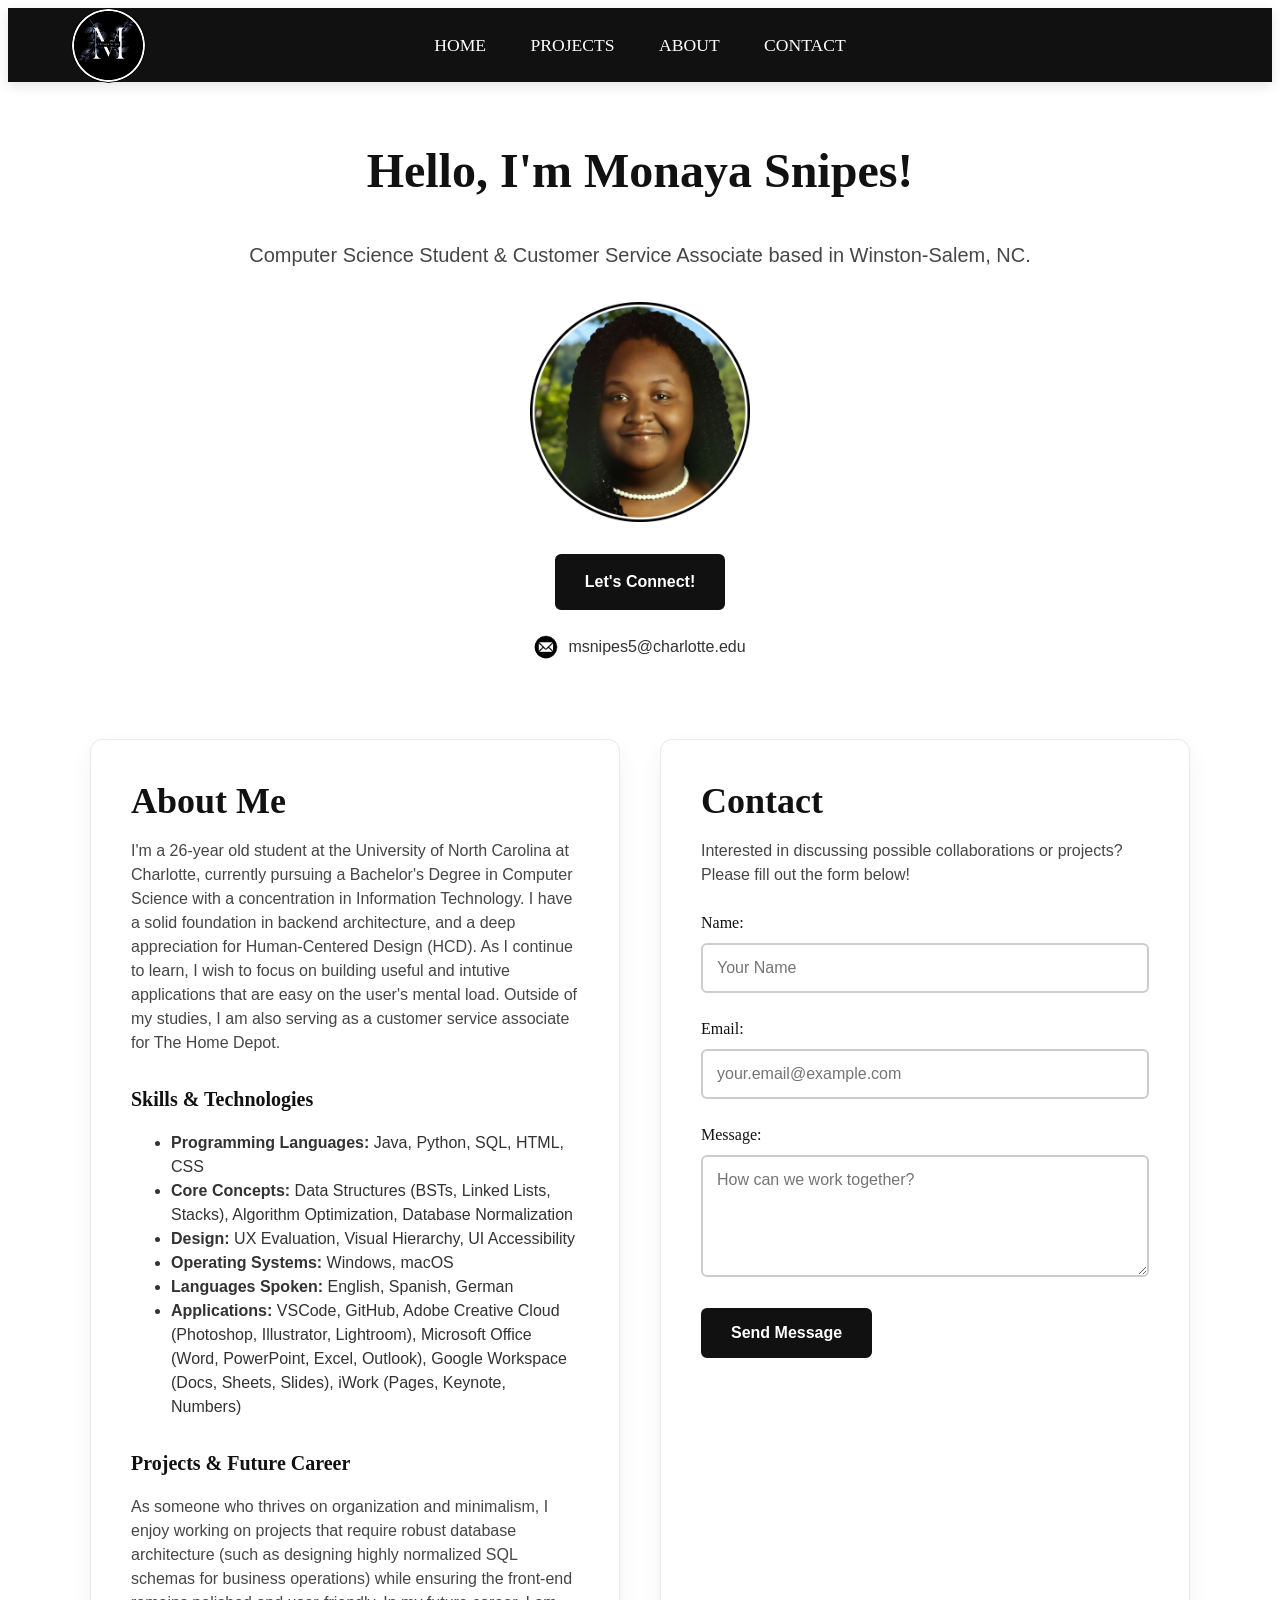
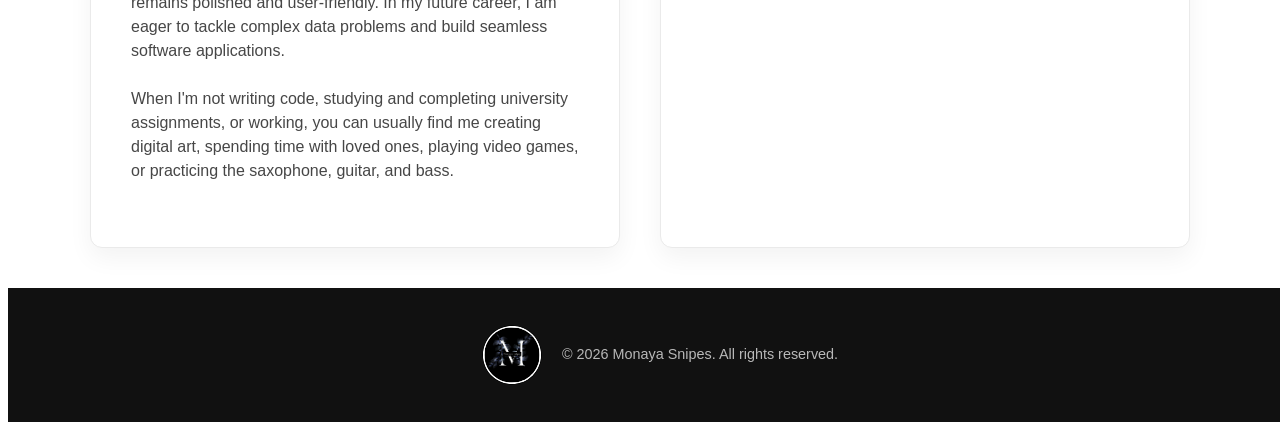
==== index.html @ 0711967a "Initial portfolio upload" ====
<!DOCTYPE html>
<html lang="en">
<head>
    <meta charset="UTF-8">
    <meta name="viewport" content="width=device-width, initial-scale=1.0">
    <title>Monaya's Portfolio | Software & UX Design </title>
    <link rel="stylesheet" href="style.css">
</head>
<body>
    <header>
        <img src="Images/monaya-snipes-logo.svg" alt="Monaya Snipes Logo" class="nav-logo">
        <nav>
            <ul>
                <li><a href="index.html">Home</a></li>
                <li><a href="projects.html">Projects</a></li>
                <li><a href="#about">About</a></li>
                <li><a href="#contact">Contact</a></li>
            </ul>
        </nav>
    </header>

    <section id="hero">
        <h1>Hello, I'm Monaya Snipes!</h1>
        <p> Computer Science Student & Customer Service Associate based in Winston-Salem, NC.</p>
        <img src="Images/monaya-snipes-pfp.png" alt="Monaya Snipes Profile Picture" class="profile-pic">
        <a href="#contact" class="btn">Let's Connect!</a>

        <div class="email-container">
            <img src="Images/email-logo.svg" alt="Email Icon" class="email-logo">
            <span>msnipes5@charlotte.edu</span>
        </div>
    </section>

    <main class="page-layout-grid">

    <section id="about">
        <h2>About Me</h2>
        <p> I'm a 26-year old student at the University of North Carolina at Charlotte, currently pursuing a Bachelor's Degree in Computer Science with a concentration in Information Technology. I have a solid foundation in backend architecture, and a deep appreciation for Human-Centered Design (HCD). As I continue to learn, I wish to focus on building useful and intutive applications that are easy on the user's mental load. Outside of my studies, I am also serving as a customer service associate for The Home Depot.</p>

        <h3>Skills & Technologies</h3>
        <ul>
            <li><strong>Programming Languages:</strong> Java, Python, SQL, HTML, CSS</li>
            <li><strong>Core Concepts:</strong> Data Structures (BSTs, Linked Lists, Stacks), Algorithm Optimization, Database Normalization</li>
            <li><strong>Design:</strong> UX Evaluation, Visual Hierarchy, UI Accessibility</li>
            <li><strong>Operating Systems:</strong> Windows, macOS</li>
            <li><strong>Languages Spoken:</strong> English, Spanish, German</li>
            <li><strong>Applications:</strong> VSCode, GitHub, Adobe Creative Cloud (Photoshop, Illustrator, Lightroom), Microsoft Office (Word, PowerPoint, Excel, Outlook), Google Workspace (Docs, Sheets, Slides), iWork (Pages, Keynote, Numbers)</li>
        </ul>

        <h3>Projects & Future Career</h3>
        <p>As someone who thrives on organization and minimalism, I enjoy working on projects that require robust database architecture (such as designing highly normalized SQL schemas for business operations) while ensuring the front-end remains polished and user-friendly. In my future career, I am eager to tackle complex data problems and build seamless software applications.</p>
        <p>When I'm not writing code, studying and completing university assignments, or working, you can usually find me creating digital art, spending time with loved ones, playing video games, or practicing the saxophone, guitar, and bass.</p>
    </section>

    <section id="contact">
        <h2>Contact</h2>
        <p>Interested in discussing possible collaborations or projects? Please fill out the form below!</p>

        <form action="#" method="POST">
            <div class="form-group">
                <label for="name">Name:</label>
                <input type="text" id="name" name="name" required placeholder="Your Name">
            </div>

            <div class="form-group">
                <label for="email">Email:</label>
                <input type="email" id="email" name="email" required placeholder="your.email@example.com">
            </div>

            <div class="form-group">
                <label for="message">Message:</label>
                <textarea id="message" name="message" rows="5" required placeholder="How can we work together?"></textarea>
            </div>

            <button type="submit" class="btn">Send Message</button>
        </form>
    </section>

    </main>

    <footer>
        <div class="footer-content">
            <img src="Images/monaya-snipes-logo.svg" alt="Monaya Snipes Logo" class="footer-logo">
            <p>&copy; 2026 Monaya Snipes. All rights reserved.</p>
        </div>
    </footer>

</body>
</html>
---- style.css ----
:root {
    --primary-color: #111111;
    --text-color: #333333;

    --accent-color: #555555;
    --accent-hover:#777777;
    --accent-active: #000000;

    --bg-color: #ffffff;
    --white: #ffffff; 

    --font-heading: 'Playfair Display', serif;
    --font-body: 'Inter', sans-serif;
}

html, body {
    margin: 1;
    padding: 1;
    height: 100%;
}

body {
    font-family: var(--font-body);
    color: var(--text-color);
    background-color: var(--bg-color);
    line-height: 1.5;

    display: flex;
    flex-direction: column;
    min-height: 100vh;
}

main {
    flex: 1 0 auto;
    padding: 40px 20px;
}

p {
    max-width: 65 ch;
    margin-bottom: 1.5rem;
    font-size: 1rem;
    color: var(--text-color);
    opacity: 0.9;
}

h1, h2, h3 {
    font-family: var(--font-heading);
    color: var(--primary-color);
    margin-top: 0;
    line-height: 1.2;
}

h1 { font-size: 3rem; font-weight: 800; }
h2 { font-size: 2.25rem; font-weight: 600; margin-bottom:1rem; }
h3 { font-size: 1.25rem; font-weight: 600; margin-top: 2rem; color: var(--primary-color); }

header, footer {
    width: 100%;
    background-color: var(--primary-color);
    color: var(--white);
    text-align: center;
}

header {
    padding: 1.5rem 0;
    box-shadow: 0 4px 12px rgba(0,0,0,0.1);
    position: relative;
    display: flex;
    align-items: center;
    justify-content: center;
}

.nav-logo {
    position: absolute;
    left: 5%;
    height: 75px;
    width: auto;
    border-radius: 50%;
}

footer {
    padding: 2rem 20px;
    margin-top: auto;
}

.footer-content {
    display: flex;
    align-items: center;
    justify-content: center;
    flex-wrap: wrap;
    gap: 20px;
}

.footer-logo {
    height: 60px;
    width: auto;
    border-radius: 50%;
    margin: 5px 0;
}

footer p {
    margin: 0;
    opacity: 0.7;
    font-size: 0.9rem;
    color: var(--white);
}

nav {
    width: 100%;
}

nav ul {
    list-style: none;
    margin: 0;
    padding: 0;
}

nav ul li {
    display: inline;
    margin: 0 20px;
}

nav ul li a {
    color: var(--white);
    text-decoration: none;
    font-weight: 500;
    font-size: 1.1rem;
    font-family: var(--font-heading);
    text-transform: uppercase;
    transition: color 0.2s ease;
}

nav ul li a:hover {
    color: #cccccc;
}

nav ul li a:active {
    color: var(--accent-hover);
}

section {
    max-width: 800px;
    margin: 0 auto 60px auto;
    padding: 40px;
    background: var(--white);
    border-radius: 12px;
    box-shadow: 0 10px 25px rgba(0,0,0,0.05);
    border: 1px solid #eaeaea;
}

#hero {
    text-align: center;
    background-color: transparent;
    box-shadow: none;
    border: none;
    padding: 60px 20px 20px 20px;
    margin-bottom: 20px;
}

#hero p {
    margin: 0 auto 2rem auto;
    font-size: 1.25rem;
}

.profile-pic {
    display: block;
    margin: 0 auto 2rem auto;
    max-width: 220px;
    height: auto;
}

#portfolio-header p {
    margin: 0 auto 1.5rem auto;
}

.btn {
    display: inline-block;
    background-color: var(--primary-color);
    color: var(--white);
    padding: 14px 28px;
    text-decoration: none;
    border-radius: 6px;
    border: 2px solid var(--primary-color);
    cursor: pointer;
    font-size: 1rem;
    font-weight: 600;
    font-family: var(--font-body);
    transition: background-color 0.2s ease, color 0.2s ease, transform 0.1 ease;
}

.btn:hover {
    background-color: var(--bg-color);
    color: var(--primary-color);
}

.btn:active {
    transform: translateY(2px);
}

.form-group {
    margin-bottom: 24px;
}

label {
    display: block;
    margin-bottom: 8px;
    font-weight: 500;
    font-family: var(--font-heading);
    color: var(--primary-color);
}

input, textarea {
    width: 100%;
    padding: 14px;
    border: 2px solid #cccccc;
    border-radius: 6px;
    box-sizing: border-box;
    font-family: var(--font-body);
    font-size: 1rem;
    transition: border-color 0.2s ease;
}

input:focus, textarea:focus {
    border-color: var(--primary-color);
    outline: none;
}

.projects-grid {
    display: flex;
    flex-direction: column;
    gap: 30px;
    margin-top: 30px;
}

.projects-card {
    background: var(--white);
    border-radius: 12px;
    box-shadow: 0 4px 15px rgba(0,0,0,0.05);
    border: 1px solid #eaeaea;
    padding: 20px;
    text-align: left;
}

.projects-card img {
    width: 100%;
    border-radius: 8px;
    margin-bottom: 15px;
    display: block;
}

@media (min-width: 768px) {
    section {
        max-width: 1100px;
    }

    .projects-grid {
        display: grid;
        grid-template-columns: repeat(auto-fit, minmax(300px, 1fr));
        gap: 30px;
    }

    .page-layout-grid {
        display: grid;
        grid-template-columns: 1fr 1fr;
        gap: 40px;
        max-width: 1100px;
        margin: 0 auto;
    }
}

    .page-layout-grid section {
        margin: 0;
    }

.projects-card h2 {
    font-size: 1.25rem;
    margin-top: 1.5rem;
    margin-bottom: 1rem;
}

.email-container {
    display: flex;
    justify-content: center;
    align-items: center;
    gap: 10px;
    margin-top: 25px;
}

.email-logo {
    width: 24px;
    height: auto;
}
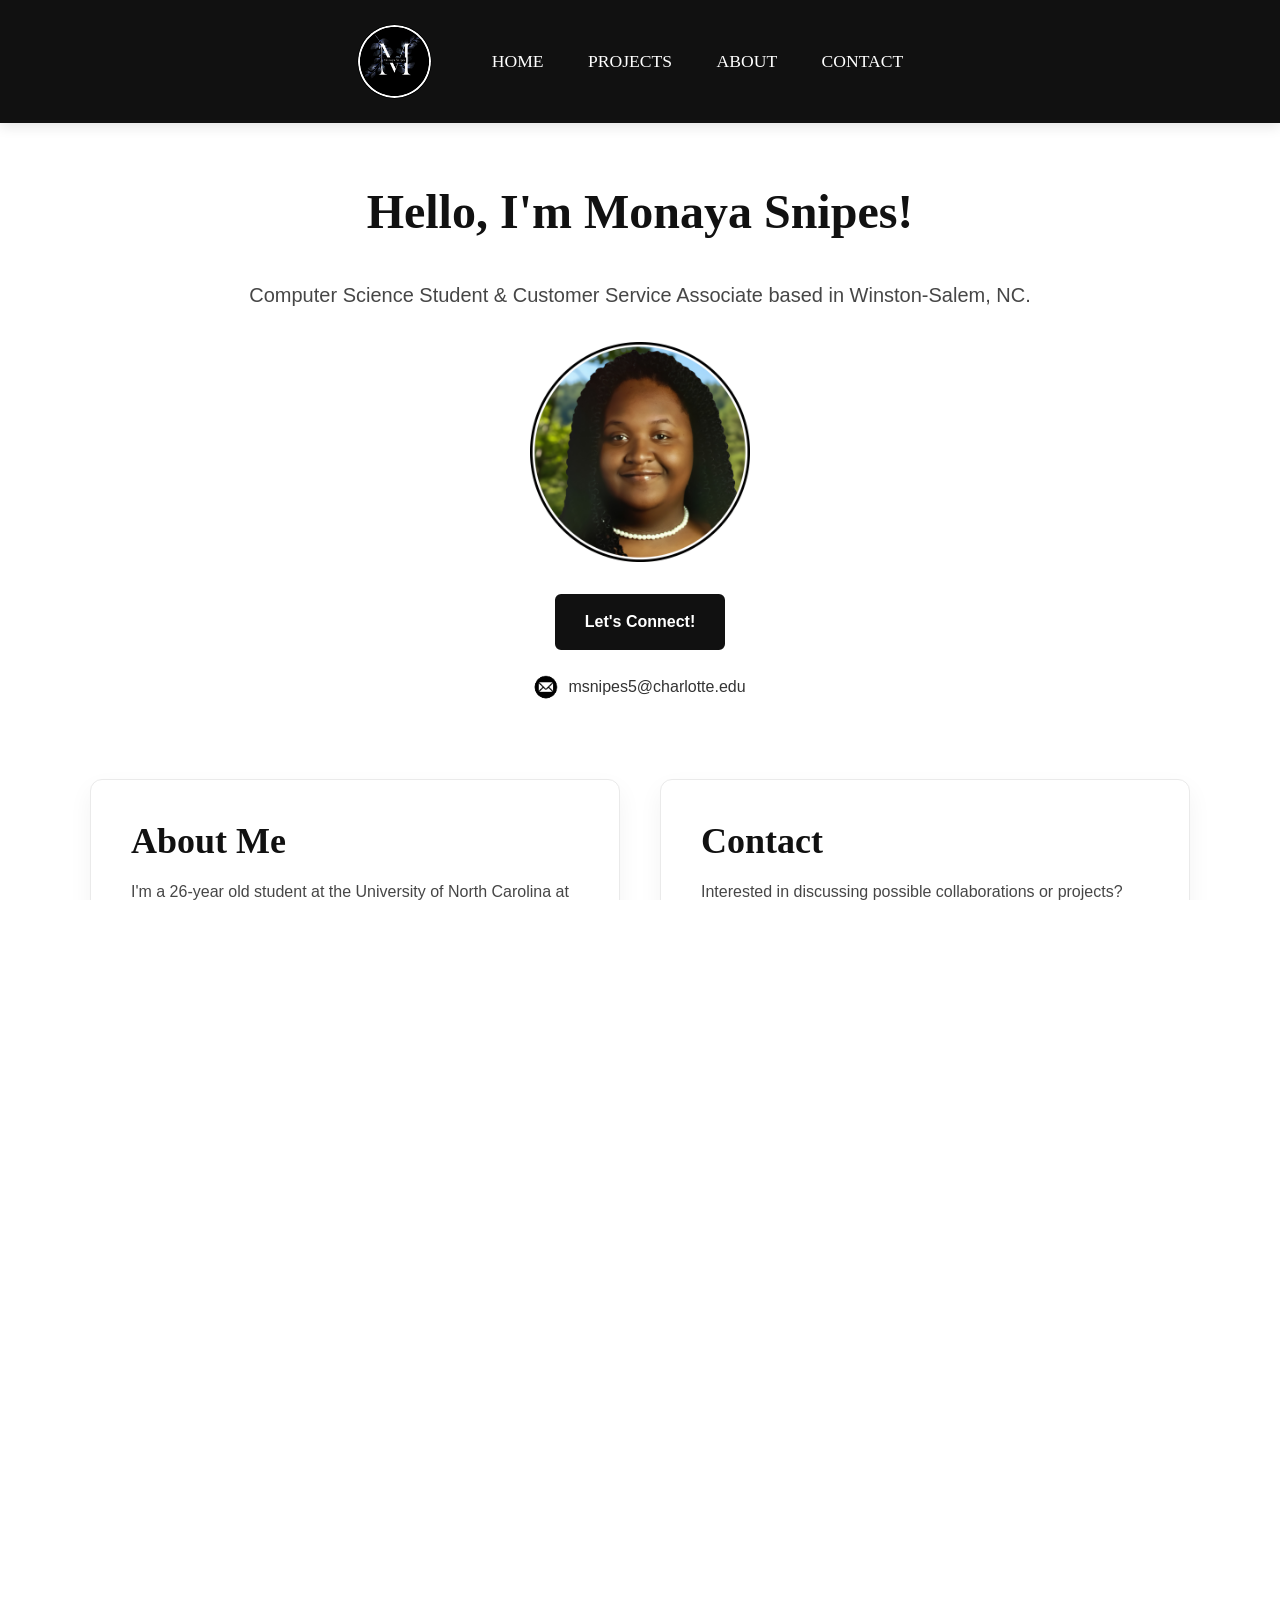
==== commit c46af0b2: "Update index.html Added some newly required skills to the "Skills & Technologies" section on my port" ====
--- a/index.html
+++ b/index.html
@@ -4,6 +4,7 @@
     <meta charset="UTF-8">
     <meta name="viewport" content="width=device-width, initial-scale=1.0">
     <title>Monaya's Portfolio | Software & UX Design </title>
+    <link rel="icon" type="image/png" href="favicon.png">
     <link rel="stylesheet" href="style.css">
 </head>
 <body>
@@ -39,10 +40,10 @@
 
         <h3>Skills & Technologies</h3>
         <ul>
-            <li><strong>Programming Languages:</strong> Java, Python, SQL, HTML, CSS</li>
-            <li><strong>Core Concepts:</strong> Data Structures (BSTs, Linked Lists, Stacks), Algorithm Optimization, Database Normalization</li>
+            <li><strong>Programming Languages:</strong> Java, Python, SQL, HTML, CSS, JavaScript, Node.js</li>
+            <li><strong>Core Concepts:</strong> Data Structures (BSTs, Linked Lists, Stacks), Algorithm Optimization, Database Normalization, Web Development, Requirements Testing and Analysis, Security Basics</li>
             <li><strong>Design:</strong> UX Evaluation, Visual Hierarchy, UI Accessibility</li>
-            <li><strong>Operating Systems:</strong> Windows, macOS</li>
+            <li><strong>Operating Systems:</strong> Windows, macOS, iOS, Android</li>
             <li><strong>Languages Spoken:</strong> English, Spanish, German</li>
             <li><strong>Applications:</strong> VSCode, GitHub, Adobe Creative Cloud (Photoshop, Illustrator, Lightroom), Microsoft Office (Word, PowerPoint, Excel, Outlook), Google Workspace (Docs, Sheets, Slides), iWork (Pages, Keynote, Numbers)</li>
         </ul>
@@ -86,4 +87,4 @@
     </footer>
 
 </body>
-</html>+</html>
--- a/style.css
+++ b/style.css
@@ -14,9 +14,10 @@
 }
 
 html, body {
-    margin: 1;
-    padding: 1;
+    margin: 0;
+    padding: 0;
     height: 100%;
+    overflow-x: hidden;
 }
 
 body {
@@ -64,16 +65,15 @@
 header {
     padding: 1.5rem 0;
     box-shadow: 0 4px 12px rgba(0,0,0,0.1);
-    position: relative;
-    display: flex;
+    display: flex;
+    flex-direction: column;
     align-items: center;
     justify-content: center;
+    gap: 15px;
 }
 
 .nav-logo {
-    position: absolute;
-    left: 5%;
-    height: 75px;
+    height: 60px;
     width: auto;
     border-radius: 50%;
 }
@@ -116,8 +116,8 @@
 }
 
 nav ul li {
-    display: inline;
-    margin: 0 20px;
+    display: inline-block;
+    margin: 0 10px;
 }
 
 nav ul li a {
@@ -249,6 +249,25 @@
 }
 
 @media (min-width: 768px) {
+    header {
+        flex-direction: row;
+        gap: 40px;
+    }
+
+    .nav-logo {
+        height: 75px;
+        position: static;
+        margin: 0;
+    }
+
+    nav {
+        width: auto;
+    }
+
+    nav ul li {
+        margin: 0 20px;
+    }
+
     section {
         max-width: 1100px;
     }
@@ -289,4 +308,4 @@
 .email-logo {
     width: 24px;
     height: auto;
-}+}
